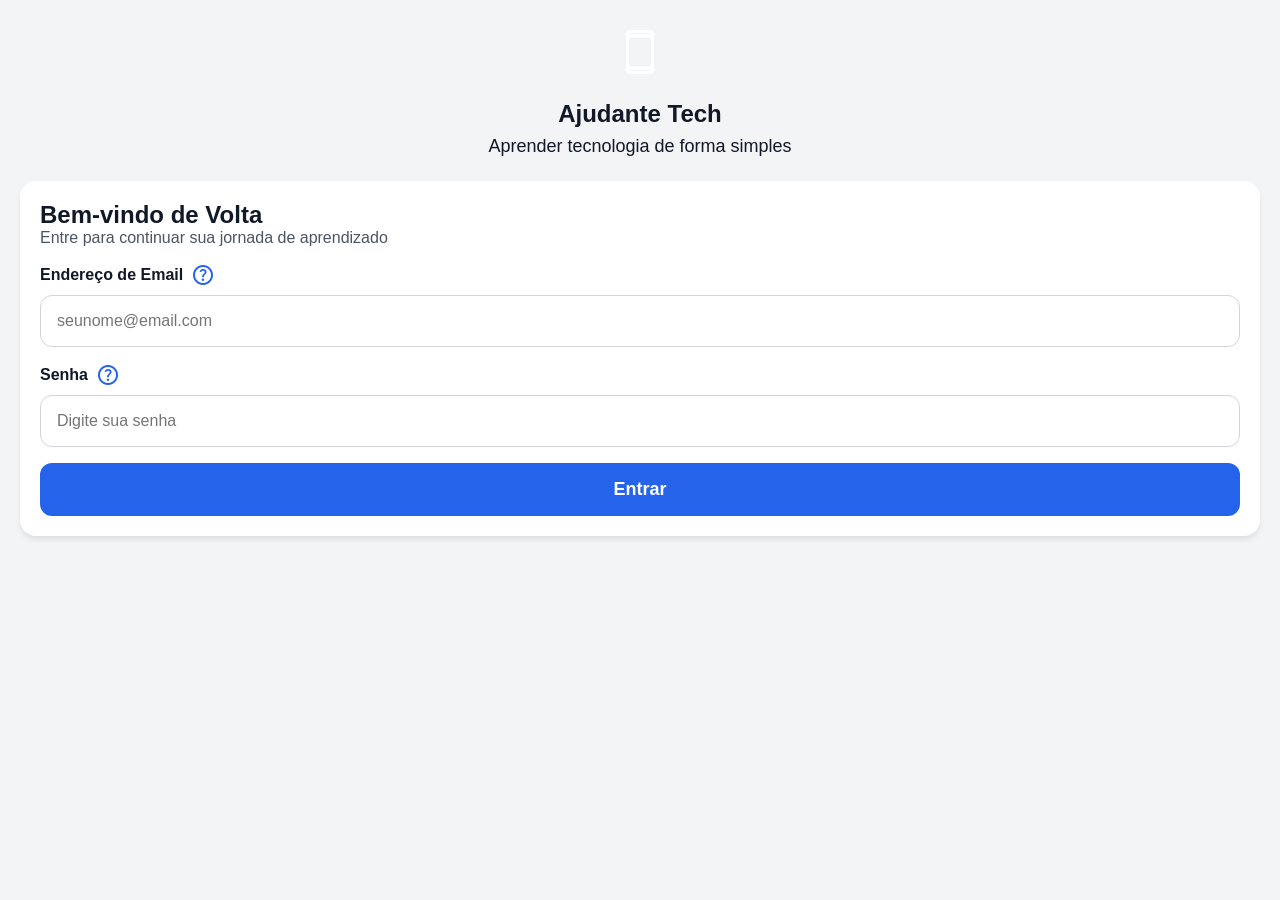
==== index.html @ c53cf39e "Adicionando validações com erro no login e na tela de golpes adicionando abas e botões para acessar " ====
<!doctype html>
<html lang="pt-br">
<head>
    <meta charset="UTF-8" />
    <meta name="viewport" content="width=device-width, initial-scale=1.0" />
    <title>Ajudante Tech - Alfabetização Digital</title>
    <link rel="stylesheet" href="style.css" />
    <link rel="stylesheet" href="simulacoes/css/youtube.css" />
    <link rel="stylesheet" href="simulacoes/css/email.css" />
    <link rel="stylesheet" href="simulacoes/css/telefone.css" />
    <link rel="stylesheet" href="simulacoes/css/instagram.css" />
    <link rel="stylesheet" href="simulacoes/css/uber.css" />
    <link rel="stylesheet" href="simulacoes/css/google.css" />
    <link href="https://fonts.googleapis.com/css2?family=Material+Symbols+Outlined:opsz,wght,FILL,GRAD@24,400,0,0" rel="stylesheet" />
</head>
<body>
<div id="login-view" class="view active screen-padding">
    <div class="text-center">
        <div class="icon-circle bg-primary text-white">
            <span class="material-symbols-outlined" style="font-size: 48px">smartphone</span>
        </div>
        <h1 class="title">Ajudante Tech</h1>
        <p class="subtitle mb-lg">Aprender tecnologia de forma simples</p>
    </div>

    <div class="card">
        <h2>Bem-vindo de Volta</h2>
        <p class="text-muted mb-md">Entre para continuar sua jornada de aprendizado</p>

        <div class="input-group">
            <label>Endereço de Email <span class="material-symbols-outlined help-icon" title="Seu endereço eletrônico, ex: nome@email.com">help</span></label>
            <input type="email" id="login-email" placeholder="seunome@email.com">
            <span id="email-error" class="error-msg hidden">Email inválido! Lembre-se de adicionar o @ e o final (ex: @gmail.com).</span>
        </div>

        <div class="input-group">
            <label>Senha <span class="material-symbols-outlined help-icon" title="Seu código secreto">help</span></label>
            <input type="password" id="login-password" placeholder="Digite sua senha">
            <span id="password-error" class="error-msg hidden">Senha inválida! É necessário ter no mínimo 6 dígitos.</span>
        </div>

        <button class="btn btn-primary w-full btn-large" onclick="app.login()">
            Entrar
        </button>
    </div>
</div>

<div id="app-view" class="view">

    <main id="tab-home" class="tab-content active screen-padding">
        <div class="header-main">
            <h2 class="title" style="margin: 0">Bem-vindo!</h2>
            <button class="btn-logout" onclick="app.logout()">
                <span class="material-symbols-outlined">logout</span> Sair
            </button>
        </div>
        <p class="text-muted mb-md">Escolha um dos caminhos abaixo para começar a aprender:</p>
        <div class="nav-guide-list">
            <div class="guide-item" onclick="app.switchTab('tab-tutoriais')">
                <div class="guide-content">
                    <span class="material-symbols-outlined icon-bg-green">apps</span>
                    <div class="guide-text">
                        <span class="guide-title">Aplicativos</span>
                        <span class="guide-subtitle">Aprenda a usar aplicativos como telefone, youtube e outros</span>
                    </div>
                </div>
                <span class="material-symbols-outlined arrow">chevron_right</span>
            </div>

            <div class="guide-item" onclick="app.switchTab('tab-glossario')">
                <div class="guide-content">
                    <span class="material-symbols-outlined icon-bg-blue">menu_book</span>
                    <div class="guide-text">
                        <span class="guide-title">Glossário Digital</span>
                        <span class="guide-subtitle">Entendendo símbolos e palavras que encontramos online</span>
                    </div>
                </div>
                <span class="material-symbols-outlined arrow">chevron_right</span>
            </div>

            <div class="guide-item" onclick="app.switchTab('tab-golpes')">
                <div class="guide-content">
                    <span class="material-symbols-outlined icon-bg-red">shield</span>
                    <div class="guide-text">
                        <span class="guide-title">Segurança e Golpes</span>
                        <span class="guide-subtitle">Dicas de como ficar seguro online</span>
                    </div>
                </div>
                <span class="material-symbols-outlined arrow">chevron_right</span>
            </div>
        </div>
        <div class="spacer-lg"></div>
        <div class="card bg-solid-blue text-white mt-lg">
            <h3>💡 Dica do dia!</h3>
            <p>Não tenha medo de explorar! Você não pode quebrar seu telefone tocando por aí. A maioria das ações pode ser desfeita com o botão voltar.</p>
        </div>
    </main>

    <main id="tab-tutoriais" class="tab-content screen-padding">
        <div class="header-main">
            <h2 class="title" style="margin: 0">Aplicativos</h2>
            <button class="btn-logout" onclick="app.logout()">
                <span class="material-symbols-outlined">logout</span> Sair
            </button>
        </div>
        <p class="text-muted mb-md">Escolha um aplicativo para aprender a usá-lo. Vamos guiá-lo em cada etapa!</p>
        <div id="tutoriais-list" class="flex-col gap-md"></div>
    </main>

    <div id="tutorial-detail-view" class="view-overlay hidden">
        <div class="detail-header" id="detail-header">
            <button class="btn-back" onclick="app.closeTutorial()">
                <span class="material-symbols-outlined">arrow_back</span> Voltar
            </button>
            <div class="detail-title-group">
                <div class="icon-circle bg-white" id="detail-icon"></div>
                <h1 id="detail-title">Nome do App</h1>
            </div>
        </div>
        <div class="screen-padding" id="detail-content">
            <button class="btn btn-primary w-full mt-md" onclick="app.startSimulation('sim-youtube-view')">
                <span class="material-symbols-outlined">play_arrow</span> Iniciar Simulação Prática
            </button>
        </div>
    </div>

    <main id="tab-glossario" class="tab-content screen-padding">
        <div class="header-main">
            <h2 class="title" style="margin: 0">Glossário Digital</h2>
            <button class="btn-logout" onclick="app.logout()">
                <span class="material-symbols-outlined">logout</span> Sair
            </button>
        </div>
        <p class="text-muted mb-md">Pesquise uma palavra ou escolha uma categoria para aprender.</p>

        <div class="search-container mb-lg">
            <span class="material-symbols-outlined search-icon">search</span>
            <input type="text" id="glossario-search" placeholder="Buscar símbolo ou palavra..." onkeyup="app.searchGlossario(this.value)" />
        </div>
        <div id="glossario-categories">
            <div class="nav-guide-list">
                <div class="guide-item" onclick="app.openGlossarioCategory('all')">
                    <div class="guide-content">
                        <span class="material-symbols-outlined icon-bg-blue">grid_view</span>
                        <div class="guide-text">
                            <span class="guide-title">Todos os Símbolos</span>
                            <span class="guide-subtitle">Dicionário completo de A a Z</span>
                        </div>
                    </div>
                    <span class="material-symbols-outlined arrow">chevron_right</span>
                </div>
                <div class="guide-item" onclick="app.openGlossarioCategory('basic')">
                    <div class="guide-content">
                        <span class="material-symbols-outlined icon-bg-green">power_settings_new</span>
                        <div class="guide-text">
                            <span class="guide-title">Parte 1: Básicos</span>
                            <span class="guide-subtitle">Símbolos do próprio celular</span>
                        </div>
                    </div>
                    <span class="material-symbols-outlined arrow">chevron_right</span>
                </div>
                <div class="guide-item" onclick="app.openGlossarioCategory('social')">
                    <div class="guide-content">
                        <span class="material-symbols-outlined icon-bg-red">thumb_up</span>
                        <div class="guide-text">
                            <span class="guide-title">Parte 2: Redes Sociais</span>
                            <span class="guide-subtitle">Curtir, compartilhar e perfis</span>
                        </div>
                    </div>
                    <span class="material-symbols-outlined arrow">chevron_right</span>
                </div>
            </div>
        </div>
        <div id="glossario-search-results" class="hidden flex-col gap-md"></div>
    </main>

    <div id="glossario-detail-view" class="view-overlay hidden">
        <div class="detail-header bg-solid-blue" id="glossario-detail-header">
            <button class="btn-back" onclick="app.closeGlossarioCategory()">
                <span class="material-symbols-outlined">arrow_back</span> Voltar
            </button>
            <h1 id="glossario-category-title" style="margin-top: 16px; font-size: 24px">Categoria</h1>
        </div>
        <div class="screen-padding" id="glossario-category-content"></div>
    </div>

    <main id="tab-golpes" class="tab-content screen-padding">
        <div class="header-main">
            <h2 class="title flex-center gap-sm" style="margin: 0">
                <span class="material-symbols-outlined text-danger">warning</span> Prevenção a Golpes
            </h2>
            <button class="btn-logout" onclick="app.logout()">
                <span class="material-symbols-outlined">logout</span> Sair
            </button>
        </div>
        <p class="text-muted mb-md">Selecione um aplicativo para aprender sobre os golpes mais comuns e como se proteger.</p>

        <div class="alert bg-danger-light text-danger-dark mb-md">
            <strong>Lembre-se:</strong> Organizações legítimas nunca pedirão senhas, PINs ou pagamento via cartão de presente.
        </div>

        <div id="golpes-grid" class="grid-2"></div>
    </main>

    <div id="golpe-detail-view" class="view-overlay hidden">
        <div class="detail-header" id="golpe-header">
            <button class="btn-back" onclick="app.closeGolpe()"><span class="material-symbols-outlined">arrow_back</span> Voltar</button>
            <div class="detail-title-group">
                <div class="icon-circle bg-white" id="golpe-icon"></div>
                <h1 id="golpe-title">Golpes no App</h1>
            </div>
        </div>
        <div class="screen-padding" id="golpe-content"></div>
    </div>

    <nav class="bottom-nav">
        <button onclick="app.switchTab('tab-home', this)" class="nav-item active">
            <span class="material-symbols-outlined">grid_view</span>
            <span>Início</span>
        </button>
        <button onclick="app.switchTab('tab-tutoriais', this)" class="nav-item">
            <span class="material-symbols-outlined">apps</span>
            <span>Apps</span>
        </button>
        <button onclick="app.switchTab('tab-glossario', this)" class="nav-item">
            <span class="material-symbols-outlined">menu_book</span>
            <span>Glossário</span>
        </button>
        <button onclick="app.switchTab('tab-golpes', this)" class="nav-item">
            <span class="material-symbols-outlined">security</span>
            <span>Golpes</span>
        </button>
    </nav>
</div>

<div id="splash-screen-view" class="view-overlay hidden" style="display: flex; flex-direction: column; align-items: center; justify-content: center; background-color: #ffffff; z-index: 250;">
    <span id="splash-icon" class="material-symbols-outlined" style="font-size: 80px"></span>
    <h1 id="splash-name" style="margin-top: 16px; font-size: 32px"></h1>
</div>
<div id="simulation-container"></div>
<script type="module" src="script.js"></script>
</body>
</html>
---- style.css ----
:root {
  /* Cores Base */
  --background: #f3f4f6;
  --surface: #ffffff;
  --text-main: #111827;
  --text-muted: #4b5563;

  /* Cores Temáticas do App */
  --primary: #2563eb;
  --primary-dark: #1d4ed8;
  --danger: #ef4444;
  --danger-light: #fef2f2;
  --danger-dark: #991b1b;
  --success: #22c55e;

  /* Cores dos Ícones (Figma/React) */
  --color-phone: #22c55e;
  --color-msg: #3b82f6;
  --color-email: #ef4444;
  --color-youtube: #dc2626;
  --color-uber: #000000;
  --color-browser: #eab308;

  /* Espaçamentos e Tamanhos */
  --radius-lg: 16px;
  --radius-md: 12px;
  --nav-height: 70px;
}

* {
  box-sizing: border-box;
  margin: 0;
  padding: 0;
  font-family:
    -apple-system, BlinkMacSystemFont, "Segoe UI", Roboto, sans-serif;
}

body {
  background-color: var(--background);
  color: var(--text-main);
  font-size: 16px;
}

/* Sistema de Views (SPA) */
.view {
  display: none;
  min-height: 100vh;
  padding-bottom: var(--nav-height);
}
.view.active {
  display: block;
}
.tab-content {
  display: none;
}
.tab-content.active {
  display: block;
}
.hidden {
  display: none !important;
}

/* Utilitários */
.screen-padding {
  padding: 20px;
}
.text-center {
  text-align: center;
}
.text-muted {
  color: var(--text-muted);
}
.text-danger {
  color: var(--danger);
}
.mb-md {
  margin-bottom: 16px;
}
.mb-lg {
  margin-bottom: 24px;
}
.mt-md {
  margin-top: 16px;
}
.w-full {
  width: 100%;
}
.flex-center {
  display: flex;
  align-items: center;
}
.flex-col {
  display: flex;
  flex-direction: column;
}
.gap-sm {
  gap: 8px;
}
.gap-md {
  gap: 16px;
}

/* Tipografia */
.title {
  font-size: 24px;
  font-weight: 700;
  margin-bottom: 8px;
}
.subtitle {
  font-size: 18px;
}

/* Componentes */
.header-main {
  display: flex;
  justify-content: space-between;
  align-items: center;
  padding-bottom: 16px;
  margin-bottom: 16px;
  border-bottom: 1px solid #e5e7eb;
  width: 100%;
}

.nav-guide-list {
  display: flex;
  flex-direction: column;
  gap: 16px;
}

.guide-item {
  display: flex;
  align-items: center;
  justify-content: space-between;
  background: white;
  padding: 20px;
  border-radius: 16px;
  box-shadow: 0 4px 6px rgba(0, 0, 0, 0.05);
  cursor: pointer;
  transition: transform 0.1s ease;
}

.guide-item:active {
  transform: scale(0.98);
  background: #f8f9fa;
}

.guide-content {
  display: flex;
  align-items: center;
  gap: 16px;
}

.guide-text {
  display: flex;
  flex-direction: column;
}

.guide-title {
  font-size: 1.2rem;
  font-weight: 700;
  color: #333;
}

.guide-subtitle {
  font-size: 0.9rem;
  color: #666;
}

.guide-item .arrow {
  color: #ccc;
  font-size: 32px;
}

.icon-bg-green {
  color: #2ecc71;
  font-size: 32px;
}
.icon-bg-blue {
  color: #3498db;
  font-size: 32px;
}
.icon-bg-red {
  color: #e74c3c;
  font-size: 32px;
}

.card {
  background: var(--surface);
  border-radius: var(--radius-lg);
  padding: 20px;
  box-shadow: 0 4px 6px -1px rgba(0, 0, 0, 0.1);
}

.card-interactive {
  cursor: pointer;
  transition: transform 0.2s;
}

.card-interactive:active {
  transform: scale(0.98);
}

.grid-2 {
  display: grid;
  grid-template-columns: 1fr 1fr;
  gap: 16px;
}

.search-container {
  position: relative;
  display: flex;
  align-items: center;
}

.search-icon {
  position: absolute;
  left: 16px;
  color: #9ca3af;
  font-size: 28px;
}

#glossario-search {
  width: 100%;
  padding: 18px 16px 18px 56px;
  border: 2px solid #e5e7eb;
  border-radius: var(--radius-lg);
  font-size: 16px;
  outline: none;
  background-color: white;
  transition:
    border-color 0.2s,
    box-shadow 0.2s;
}

#glossario-search:focus {
  border-color: var(--primary);
  box-shadow: 0 0 0 4px rgba(37, 99, 235, 0.1);
}

.icon-circle {
  width: 64px;
  height: 64px;
  border-radius: 20px;
  display: flex;
  align-items: center;
  justify-content: center;
  margin: 0 auto 16px auto;
}
.icon-circle span {
  color: white;
  font-size: 32px;
}

/* Formulários */
.input-group {
  margin-bottom: 16px;
  display: flex;
  flex-direction: column;
  gap: 8px;
}
.input-group label {
  font-weight: 600;
  display: flex;
  align-items: center;
  gap: 8px;
}
.input-group input {
  padding: 16px;
  border: 1px solid #d1d5db;
  border-radius: var(--radius-md);
  font-size: 16px;
}
.help-icon {
  color: var(--primary);
  font-size: 20px;
  cursor: help;
}

/* Botões */
.btn {
  border: none;
  border-radius: var(--radius-md);
  font-weight: 600;
  cursor: pointer;
  display: flex;
  align-items: center;
  justify-content: center;
  gap: 8px;
}
.btn-large {
  padding: 16px;
  font-size: 18px;
}
.btn-primary {
  background: var(--primary);
  color: white;
}
.btn-primary:active {
  background: var(--primary-dark);
}
.btn-back {
  background: transparent;
  color: white;
  border: none;
  font-size: 16px;
  display: flex;
  align-items: center;
  gap: 4px;
  padding: 10px 0;
}

.btn-logout {
  display: flex;
  align-items: center;
  gap: 8px;
  padding: 8px 16px;
  background-color: transparent;
  border: 1px solid #d1d5db;
  border-radius: var(--radius-md);
  color: var(--text-main);
  font-size: 16px;
  font-weight: 500;
  cursor: pointer;
  transition: background-color 0.2s;
}

.btn-logout:active {
  background-color: #f3f4f6;
}

.btn-logout .material-symbols-outlined {
  font-size: 20px;
}

/* Alertas e Badges */
.alert {
  padding: 16px;
  border-radius: var(--radius-md);
  font-size: 15px;
  line-height: 1.5;
}
.bg-danger-light {
  background-color: var(--danger-light);
  border: 1px solid #fecaca;
}
.text-danger-dark {
  color: var(--danger-dark);
}
.bg-solid-blue {
  background: #2563eb;
}
.old-tech-badge {
  background: #eff6ff;
  color: #1d4ed8;
  padding: 8px 12px;
  border-radius: 8px;
  font-size: 14px;
  font-style: italic;
  margin-top: 8px;
  display: inline-block;
}

/* Tela de Detalhe de Tutorial */
.view-overlay {
  position: fixed;
  top: 0;
  left: 0;
  width: 100%;
  height: 100%;
  background: var(--background);
  z-index: 100;
  overflow-y: auto;
}
.detail-header {
  padding: 20px;
  color: white;
}
.detail-title-group {
  display: flex;
  align-items: center;
  gap: 16px;
  margin-top: 20px;
}
.detail-title-group .icon-circle {
  margin: 0;
  width: 48px;
  height: 48px;
}

/* Navegação Inferior */
.spacer-lg {
  height: 18px;
}

.bottom-nav {
  display: flex;
  justify-content: space-around;
  align-items: center;
  background: white;
  border-top: 1px solid #eee;
  padding: 10px 0;
  position: fixed;
  bottom: 0;
  width: 100%;
}

.nav-item {
  flex: 1;
  display: flex;
  flex-direction: column;
  align-items: center;
  border: none;
  background: none;
  color: #7f8c8d;
  font-size: 0.75rem;
  cursor: pointer;
}

.nav-item.active {
  color: #3498db;
}

.nav-item span.material-symbols-outlined {
  font-size: 24px;
  margin-bottom: 4px;
}

.error-msg {
    color: var(--danger);
    font-size: 14px;
    font-weight: 500;
    margin-top: -4px;
}

.error-msg.hidden {
    display: none !important;
}

.input-error {
    border-color: var(--danger) !important;
    background-color: var(--danger-light) !important;
}
---- simulacoes/css/youtube.css ----
.yt-theme {
  background-color: #ffffff;
  color: #0f0f0f;
  z-index: 200;
  display: flex;
  flex-direction: column;
  overflow: hidden !important;
}

.sim-coach-lou {
  background-color: var(--primary);
  color: white;
  padding: 16px;
  display: flex;
  justify-content: space-between;
  align-items: center;
  font-size: 16px;
  box-shadow: 0 4px 6px rgba(0, 0, 0, 0.3);
}

.btn-close-sim {
  background: rgba(255, 255, 255, 0.2);
  border: none;
  color: white;
  padding: 8px 12px;
  border-radius: 8px;
  display: flex;
  align-items: center;
  gap: 4px;
  cursor: pointer;
}

.yt-header {
  display: flex;
  justify-content: space-between;
  padding: 12px 16px;
  align-items: center;
}

.yt-logo {
  display: flex;
  align-items: center;
  gap: 4px;
  font-size: 20px;
  font-weight: 700;
  letter-spacing: -0.5px;
}

.yt-icon-red {
  color: #ff0000;
  font-size: 28px;
}

.yt-header-icons {
  display: flex;
  gap: 16px;
}

.yt-chips-container {
  display: flex;
  gap: 12px;
  padding: 8px 16px;
  overflow-x: auto;
  border-bottom: 1px solid #e5e5e5;
}

.yt-chip {
  background-color: #f2f2f2;
  color: #0f0f0f;
  padding: 6px 12px;
  border-radius: 8px;
  font-size: 14px;
  white-space: nowrap;
}

.yt-chip.active {
  background-color: #0f0f0f;
  color: #ffffff;
}

.yt-feed {
  flex: 1;
  overflow-y: auto;
  padding-bottom: 70px;
}

.yt-video-card {
  margin-bottom: 24px;
  cursor: pointer;
}

.yt-thumbnail {
  background-color: #e5e5e5;
  height: 220px;
  width: 100%;
  position: relative;
}

.yt-duration {
  position: absolute;
  bottom: 8px;
  right: 8px;
  background-color: rgba(0, 0, 0, 0.8);
  color: #ffffff;
  padding: 2px 4px;
  border-radius: 4px;
  font-size: 12px;
  font-weight: 500;
}

.yt-video-info {
  display: flex;
  padding: 12px 16px;
  gap: 12px;
}

.yt-avatar {
  width: 36px;
  height: 36px;
  border-radius: 50%;
  background-color: #8b5cf6;
  flex-shrink: 0;
}

.yt-avatar-small {
  width: 24px;
  height: 24px;
  border-radius: 50%;
  background-color: #8b5cf6;
  margin-bottom: 4px;
}

.yt-video-text {
  flex: 1;
}

.yt-video-title {
  font-size: 16px;
  margin-bottom: 4px;
  line-height: 1.4;
}

.yt-video-meta {
  font-size: 12px;
  color: #606060;
}

.yt-more-icon {
  color: #0f0f0f;
  font-size: 20px;
}

.yt-shorts-shelf {
  margin-bottom: 24px;
  padding: 0 16px;
}

.yt-shorts-header {
  display: flex;
  justify-content: space-between;
  align-items: center;
  margin-bottom: 16px;
}

.yt-shorts-title-group {
  display: flex;
  align-items: center;
  gap: 8px;
}

.yt-shorts-title {
  font-size: 18px;
  font-weight: 700;
  color: #0f0f0f;
}

.yt-shorts-grid {
  display: grid;
  grid-template-columns: 1fr 1fr;
  gap: 12px;
  margin-bottom: 36px;
}

.yt-short-card {
  position: relative;
  height: 260px;
  border-radius: 12px;
  overflow: hidden;
  cursor: pointer;
  display: flex;
  flex-direction: column;
  justify-content: flex-end;
}

.yt-short-bg {
  position: absolute;
  top: 0;
  left: 0;
  width: 100%;
  height: 100%;
  z-index: 1;
}

.yt-short-info {
  position: relative;
  z-index: 2;
  padding: 12px;
  background: linear-gradient(
    to top,
    rgba(0, 0, 0, 0.9) 0%,
    rgba(0, 0, 0, 0) 100%
  );
}

.yt-short-text {
  color: #ffffff;
  font-size: 14px;
  font-weight: 600;
  line-height: 1.3;
  display: -webkit-box;
  -webkit-line-clamp: 3;
  -webkit-box-orient: vertical;
  overflow: hidden;
}

.yt-short-more {
  position: absolute;
  top: 8px;
  right: 8px;
  color: #ffffff;
  z-index: 2;
  font-size: 20px;
}

.yt-bottom-nav {
  display: flex;
  justify-content: space-around;
  background-color: #ffffff;
  border-top: 1px solid #e5e5e5;
  padding: 8px 0 16px 0;
  position: absolute;
  bottom: 0;
  left: 0;
  width: 100%;
  z-index: 10;
  transition: transform 0.3s ease-in-out;
}

.yt-bottom-nav.nav-hidden {
  transform: translateY(100%);
}

.yt-nav-item {
  display: flex;
  flex-direction: column;
  align-items: center;
  font-size: 10px;
  color: #0f0f0f;
  gap: 4px;
  cursor: pointer;
}

.yt-nav-item.active {
  font-weight: bold;
}

.yt-video-placeholder {
  width: 100%;
  aspect-ratio: 16 / 9;
  background-color: #000;
  display: flex;
  align-items: center;
  justify-content: center;
  position: relative;
}

.yt-play-big {
  color: white;
  font-size: 64px !important;
  opacity: 0.8;
}

.yt-back-btn {
  position: absolute;
  top: 10px;
  left: 10px;
  background: transparent;
  border: none;
  color: white;
  cursor: pointer;
}

.yt-video-details {
  padding: 12px;
}

.yt-v-title {
  font-size: 18px;
  font-weight: bold;
  margin-bottom: 4px;
  line-height: 1.2;
}

.yt-v-meta {
  font-size: 13px;
  color: #606060;
  margin-bottom: 12px;
}

.yt-v-actions {
  display: flex;
  gap: 8px;
  overflow-x: auto;
  margin-bottom: 16px;
  padding-bottom: 4px;
}

.yt-v-pill {
  background-color: #f2f2f2;
  padding: 8px 12px;
  border-radius: 20px;
  display: flex;
  align-items: center;
  gap: 6px;
  font-size: 13px;
  white-space: nowrap;
  font-weight: 500;
}

.yt-divider {
  color: #ccc;
  margin: 0 4px;
}

.yt-v-channel {
  display: flex;
  justify-content: space-between;
  align-items: center;
  margin-bottom: 16px;
  padding: 12px 0;
  border-top: 1px solid #eee;
  border-bottom: 1px solid #eee;
}

.yt-v-channel-name {
  font-weight: bold;
  font-size: 15px;
  display: flex;
  align-items: center;
  gap: 4px;
}

.yt-v-subs {
  font-size: 12px;
  color: #606060;
}

.yt-subscribe-btn {
  background-color: #0f0f0f;
  color: white;
  border: none;
  padding: 8px 16px;
  border-radius: 20px;
  font-weight: 500;
}

.yt-v-comments {
  background-color: #f2f2f2;
  border-radius: 12px;
  padding: 12px;
}

.flex-between {
  display: flex;
  justify-content: space-between;
  font-size: 13px;
  font-weight: 500;
  margin-bottom: 8px;
}

.yt-comment-preview {
  display: flex;
  gap: 10px;
  align-items: center;
}

.yt-comment-preview p {
  font-size: 12px;
  color: #0f0f0f;
  line-height: 1.3;
}

.yt-search-header {
  display: flex;
  align-items: center;
  padding: 8px 12px;
  gap: 12px;
  border-bottom: 1px solid #eee;
}

.yt-search-back,
.yt-search-mic {
  background: transparent;
  border: none;
  color: #0f0f0f;
  display: flex;
  align-items: center;
}

.yt-search-input-box {
  flex: 1;
  background-color: #f2f2f2;
  padding: 8px 16px;
  border-radius: 20px;
}

.yt-search-input-box input {
  width: 100%;
  border: none;
  background: transparent;
  font-size: 16px;
  outline: none;
}

.yt-search-suggestions {
  padding-top: 8px;
}

.yt-search-item {
  display: flex;
  align-items: center;
  padding: 12px 16px;
  gap: 16px;
  cursor: pointer;
}

.yt-search-item span:nth-child(2) {
  flex: 1;
  font-size: 16px;
  color: #0f0f0f;
}

.yt-history-icon {
  color: #606060;
}

.yt-arrow-up-left {
  color: #909090;
  font-size: 20px !important;
}
---- simulacoes/css/google.css ----
.g-theme {
  background-color: #f8f9fa;
  color: #202124;
}

.g-content {
  display: flex;
  flex-direction: column;
  align-items: center;
  padding: 40px 20px;
  flex: 1;
  overflow-y: auto;
}

.g-logo {
  font-size: 48px;
  font-weight: bold;
  margin-bottom: 30px;
  font-family: "Product Sans", Arial, sans-serif;
}

.g-search-bar {
  width: 100%;
  max-width: 500px;
  background: white;
  border: 1px solid #dfe1e5;
  box-shadow: 0 2px 5px rgba(0, 0, 0, 0.1);
  height: 48px;
  border-radius: 24px;
  display: flex;
  align-items: center;
  padding: 0 16px;
  gap: 12px;
  margin-bottom: 30px;
}

.g-search-bar input {
  flex: 1;
  border: none;
  outline: none;
  font-size: 16px;
}

.g-mic {
  color: #5f6368;
  cursor: pointer;
}

/* Notícias abaixo da busca */
.g-feed {
  width: 100%;
}

.g-news-card {
  background: white;
  border-radius: 12px;
  margin-bottom: 16px;
  overflow: hidden;
  box-shadow: 0 1px 3px rgba(0, 0, 0, 0.1);
}

.g-news-img {
  width: 100%;
  height: 180px;
}

.g-news-info {
  padding: 12px;
}

.g-news-info h3 {
  font-size: 16px;
  line-height: 1.4;
  margin-bottom: 4px;
}

.g-news-info p {
  font-size: 12px;
  color: #70757a;
}

.g-bottom-nav {
  display: flex;
  justify-content: space-around;
  background: white;
  padding: 10px 0;
  border-top: 1px solid #eee;
}

.g-nav-item {
  display: flex;
  flex-direction: column;
  align-items: center;
  font-size: 12px;
  color: #5f6368;
}

.g-nav-item.active {
  color: #1a73e8;
}

.g-compact-header {
  display: flex;
  align-items: center;
  padding: 12px 16px;
  gap: 16px;
  background-color: white;
}

.g-compact-search {
  flex: 1;
  display: flex;
  align-items: center;
  background-color: #f1f3f4;
  padding: 8px 16px;
  border-radius: 24px;
  gap: 12px;
}

.g-tabs {
  display: flex;
  overflow-x: auto;
  background-color: white;
  border-bottom: 1px solid #eee;
  padding: 0 16px;
  gap: 20px;
}

.g-tabs::-webkit-scrollbar {
  display: none;
}

.g-tab {
  padding: 12px 0;
  font-size: 14px;
  color: #5f6368;
  white-space: nowrap;
  cursor: pointer;
}

.g-tab.active {
  color: #1a73e8;
  border-bottom: 3px solid #1a73e8;
  font-weight: 500;
}

.g-results-list {
  background-color: #f8f9fa;
}

.g-result-item {
  background-color: white;
  padding: 16px;
  margin-bottom: 8px;
  cursor: pointer;
}

.g-result-cite {
  display: flex;
  align-items: center;
  gap: 6px;
  font-size: 12px;
  color: #202124;
  margin-bottom: 8px;
}

.g-result-title {
  font-size: 20px;
  color: #1a0dab;
  font-weight: 500;
  margin-bottom: 6px;
  line-height: 1.3;
}

.g-result-snippet {
  font-size: 14px;
  color: #4d5156;
  line-height: 1.5;
}

.g-images-grid {
  display: grid;
  grid-template-columns: 1fr 1fr;
  gap: 8px;
  background-color: white;
}

.g-image-card {
  border-radius: 12px;
  cursor: pointer;
  box-shadow: 0 1px 3px rgba(0, 0, 0, 0.2);
}
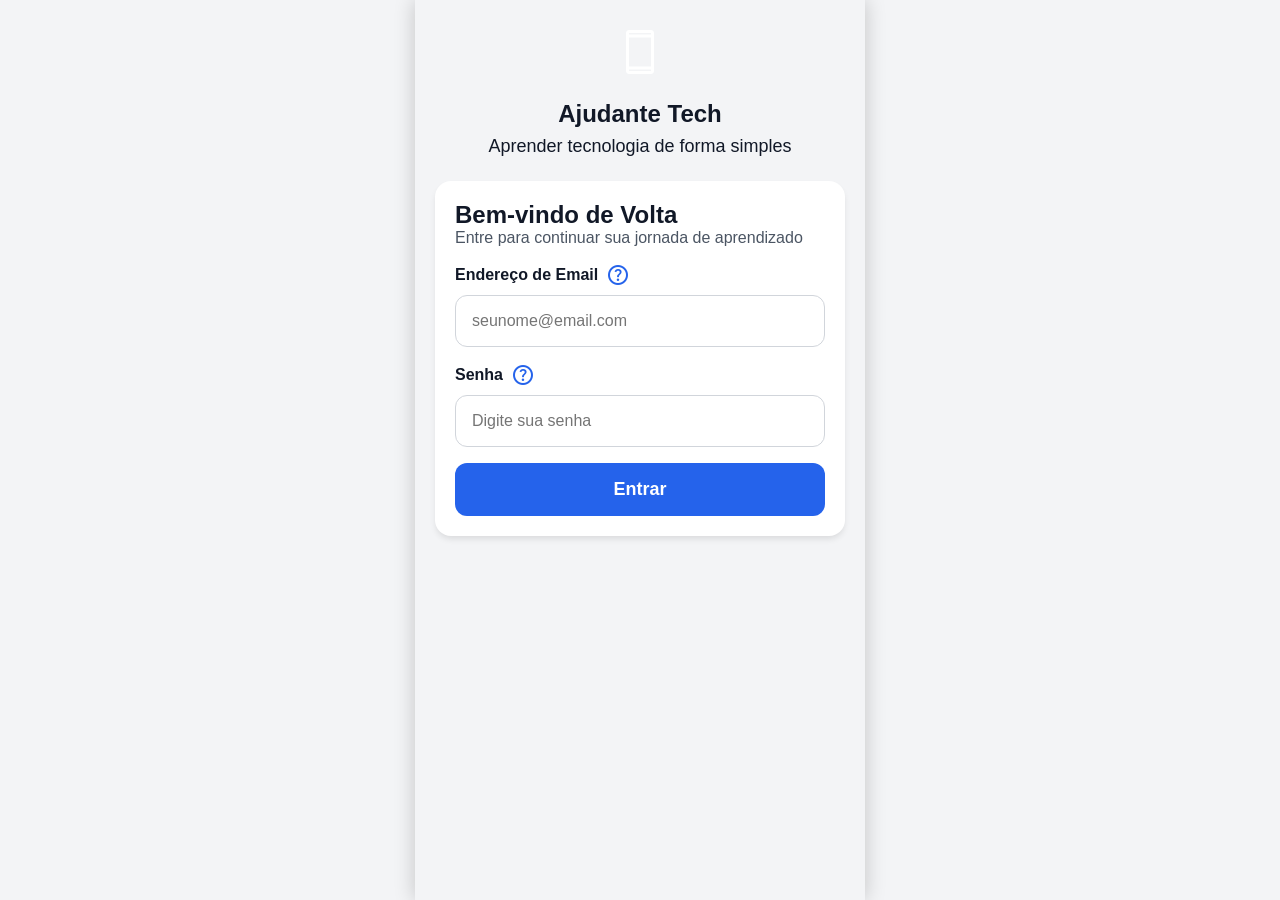
==== commit e7f313b9: "with the man who sold the world" ====
--- a/index.html
+++ b/index.html
@@ -1,6 +1,6 @@
 <!doctype html>
 <html lang="pt-br">
-<head>
+  <head>
     <meta charset="UTF-8" />
     <meta name="viewport" content="width=device-width, initial-scale=1.0" />
     <title>Ajudante Tech - Alfabetização Digital</title>
@@ -11,233 +11,343 @@
     <link rel="stylesheet" href="simulacoes/css/instagram.css" />
     <link rel="stylesheet" href="simulacoes/css/uber.css" />
     <link rel="stylesheet" href="simulacoes/css/google.css" />
-    <link href="https://fonts.googleapis.com/css2?family=Material+Symbols+Outlined:opsz,wght,FILL,GRAD@24,400,0,0" rel="stylesheet" />
-</head>
-<body>
-<div id="login-view" class="view active screen-padding">
-    <div class="text-center">
+    <link
+      href="https://fonts.googleapis.com/css2?family=Material+Symbols+Outlined:opsz,wght,FILL,GRAD@24,400,0,0"
+      rel="stylesheet"
+    />
+  </head>
+  <body>
+    <div id="login-view" class="view active screen-padding">
+      <div class="text-center">
         <div class="icon-circle bg-primary text-white">
-            <span class="material-symbols-outlined" style="font-size: 48px">smartphone</span>
+          <span class="material-symbols-outlined" style="font-size: 48px"
+            >smartphone</span
+          >
         </div>
         <h1 class="title">Ajudante Tech</h1>
         <p class="subtitle mb-lg">Aprender tecnologia de forma simples</p>
+      </div>
+
+      <div class="card">
+        <h2>Bem-vindo de Volta</h2>
+        <p class="text-muted mb-md">
+          Entre para continuar sua jornada de aprendizado
+        </p>
+
+        <div class="input-group">
+          <label
+            >Endereço de Email
+            <span
+              class="material-symbols-outlined help-icon"
+              title="Seu endereço eletrônico, ex: nome@email.com"
+              >help</span
+            ></label
+          >
+          <input
+            type="email"
+            id="login-email"
+            placeholder="seunome@email.com"
+          />
+          <span id="email-error" class="error-msg hidden"
+            >Email inválido! Lembre-se de adicionar o @ e o final (ex:
+            @gmail.com).</span
+          >
+        </div>
+
+        <div class="input-group">
+          <label
+            >Senha
+            <span
+              class="material-symbols-outlined help-icon"
+              title="Seu código secreto"
+              >help</span
+            ></label
+          >
+          <input
+            type="password"
+            id="login-password"
+            placeholder="Digite sua senha"
+          />
+          <span id="password-error" class="error-msg hidden"
+            >Senha inválida! É necessário ter no mínimo 6 dígitos.</span
+          >
+        </div>
+
+        <button class="btn btn-primary w-full btn-large" onclick="app.login()">
+          Entrar
+        </button>
+      </div>
     </div>
 
-    <div class="card">
-        <h2>Bem-vindo de Volta</h2>
-        <p class="text-muted mb-md">Entre para continuar sua jornada de aprendizado</p>
-
-        <div class="input-group">
-            <label>Endereço de Email <span class="material-symbols-outlined help-icon" title="Seu endereço eletrônico, ex: nome@email.com">help</span></label>
-            <input type="email" id="login-email" placeholder="seunome@email.com">
-            <span id="email-error" class="error-msg hidden">Email inválido! Lembre-se de adicionar o @ e o final (ex: @gmail.com).</span>
-        </div>
-
-        <div class="input-group">
-            <label>Senha <span class="material-symbols-outlined help-icon" title="Seu código secreto">help</span></label>
-            <input type="password" id="login-password" placeholder="Digite sua senha">
-            <span id="password-error" class="error-msg hidden">Senha inválida! É necessário ter no mínimo 6 dígitos.</span>
-        </div>
-
-        <button class="btn btn-primary w-full btn-large" onclick="app.login()">
-            Entrar
-        </button>
-    </div>
-</div>
-
-<div id="app-view" class="view">
-
-    <main id="tab-home" class="tab-content active screen-padding">
+    <div id="app-view" class="view">
+      <main id="tab-home" class="tab-content active screen-padding">
         <div class="header-main">
-            <h2 class="title" style="margin: 0">Bem-vindo!</h2>
-            <button class="btn-logout" onclick="app.logout()">
-                <span class="material-symbols-outlined">logout</span> Sair
-            </button>
-        </div>
-        <p class="text-muted mb-md">Escolha um dos caminhos abaixo para começar a aprender:</p>
+          <h2 class="title" style="margin: 0">Bem-vindo!</h2>
+          <button class="btn-logout" onclick="app.logout()">
+            <span class="material-symbols-outlined">logout</span> Sair
+          </button>
+        </div>
+        <p class="text-muted mb-md">
+          Escolha um dos caminhos abaixo para começar a aprender:
+        </p>
         <div class="nav-guide-list">
-            <div class="guide-item" onclick="app.switchTab('tab-tutoriais')">
-                <div class="guide-content">
-                    <span class="material-symbols-outlined icon-bg-green">apps</span>
-                    <div class="guide-text">
-                        <span class="guide-title">Aplicativos</span>
-                        <span class="guide-subtitle">Aprenda a usar aplicativos como telefone, youtube e outros</span>
-                    </div>
-                </div>
-                <span class="material-symbols-outlined arrow">chevron_right</span>
-            </div>
-
-            <div class="guide-item" onclick="app.switchTab('tab-glossario')">
-                <div class="guide-content">
-                    <span class="material-symbols-outlined icon-bg-blue">menu_book</span>
-                    <div class="guide-text">
-                        <span class="guide-title">Glossário Digital</span>
-                        <span class="guide-subtitle">Entendendo símbolos e palavras que encontramos online</span>
-                    </div>
-                </div>
-                <span class="material-symbols-outlined arrow">chevron_right</span>
-            </div>
-
-            <div class="guide-item" onclick="app.switchTab('tab-golpes')">
-                <div class="guide-content">
-                    <span class="material-symbols-outlined icon-bg-red">shield</span>
-                    <div class="guide-text">
-                        <span class="guide-title">Segurança e Golpes</span>
-                        <span class="guide-subtitle">Dicas de como ficar seguro online</span>
-                    </div>
-                </div>
-                <span class="material-symbols-outlined arrow">chevron_right</span>
-            </div>
+          <div class="guide-item" onclick="app.switchTab('tab-tutoriais')">
+            <div class="guide-content">
+              <span class="material-symbols-outlined icon-bg-green">apps</span>
+              <div class="guide-text">
+                <span class="guide-title">Aplicativos</span>
+                <span class="guide-subtitle"
+                  >Aprenda a usar aplicativos como telefone, youtube e
+                  outros</span
+                >
+              </div>
+            </div>
+            <span class="material-symbols-outlined arrow">chevron_right</span>
+          </div>
+
+          <div class="guide-item" onclick="app.switchTab('tab-glossario')">
+            <div class="guide-content">
+              <span class="material-symbols-outlined icon-bg-blue"
+                >menu_book</span
+              >
+              <div class="guide-text">
+                <span class="guide-title">Glossário Digital</span>
+                <span class="guide-subtitle"
+                  >Entendendo símbolos e palavras que encontramos online</span
+                >
+              </div>
+            </div>
+            <span class="material-symbols-outlined arrow">chevron_right</span>
+          </div>
+
+          <div class="guide-item" onclick="app.switchTab('tab-golpes')">
+            <div class="guide-content">
+              <span class="material-symbols-outlined icon-bg-red">shield</span>
+              <div class="guide-text">
+                <span class="guide-title">Segurança e Golpes</span>
+                <span class="guide-subtitle"
+                  >Dicas de como ficar seguro online</span
+                >
+              </div>
+            </div>
+            <span class="material-symbols-outlined arrow">chevron_right</span>
+          </div>
         </div>
         <div class="spacer-lg"></div>
         <div class="card bg-solid-blue text-white mt-lg">
-            <h3>💡 Dica do dia!</h3>
-            <p>Não tenha medo de explorar! Você não pode quebrar seu telefone tocando por aí. A maioria das ações pode ser desfeita com o botão voltar.</p>
-        </div>
-    </main>
-
-    <main id="tab-tutoriais" class="tab-content screen-padding">
+          <h3>💡 Dica do dia!</h3>
+          <p>
+            Não tenha medo de explorar! Você não pode quebrar seu telefone
+            tocando por aí. A maioria das ações pode ser desfeita com o botão
+            voltar.
+          </p>
+        </div>
+      </main>
+
+      <main id="tab-tutoriais" class="tab-content screen-padding">
         <div class="header-main">
-            <h2 class="title" style="margin: 0">Aplicativos</h2>
-            <button class="btn-logout" onclick="app.logout()">
-                <span class="material-symbols-outlined">logout</span> Sair
-            </button>
-        </div>
-        <p class="text-muted mb-md">Escolha um aplicativo para aprender a usá-lo. Vamos guiá-lo em cada etapa!</p>
+          <h2 class="title" style="margin: 0">Aplicativos</h2>
+          <button class="btn-logout" onclick="app.logout()">
+            <span class="material-symbols-outlined">logout</span> Sair
+          </button>
+        </div>
+        <p class="text-muted mb-md">
+          Escolha um aplicativo para aprender a usá-lo. Vamos guiá-lo em cada
+          etapa!
+        </p>
         <div id="tutoriais-list" class="flex-col gap-md"></div>
-    </main>
-
-    <div id="tutorial-detail-view" class="view-overlay hidden">
+      </main>
+
+      <div id="tutorial-detail-view" class="view-overlay hidden">
         <div class="detail-header" id="detail-header">
-            <button class="btn-back" onclick="app.closeTutorial()">
-                <span class="material-symbols-outlined">arrow_back</span> Voltar
-            </button>
-            <div class="detail-title-group">
-                <div class="icon-circle bg-white" id="detail-icon"></div>
-                <h1 id="detail-title">Nome do App</h1>
-            </div>
+          <button class="btn-back" onclick="app.closeTutorial()">
+            <span class="material-symbols-outlined">arrow_back</span> Voltar
+          </button>
+          <div class="detail-title-group">
+            <div class="icon-circle bg-white" id="detail-icon"></div>
+            <h1 id="detail-title">Nome do App</h1>
+          </div>
         </div>
         <div class="screen-padding" id="detail-content">
-            <button class="btn btn-primary w-full mt-md" onclick="app.startSimulation('sim-youtube-view')">
-                <span class="material-symbols-outlined">play_arrow</span> Iniciar Simulação Prática
-            </button>
-        </div>
+          <button
+            class="btn btn-primary w-full mt-md"
+            onclick="app.startSimulation('sim-youtube-view')"
+          >
+            <span class="material-symbols-outlined">play_arrow</span> Iniciar
+            Simulação Prática
+          </button>
+        </div>
+      </div>
+
+      <main id="tab-glossario" class="tab-content screen-padding">
+        <div class="header-main">
+          <h2 class="title" style="margin: 0">Glossário Digital</h2>
+          <button class="btn-logout" onclick="app.logout()">
+            <span class="material-symbols-outlined">logout</span> Sair
+          </button>
+        </div>
+        <p class="text-muted mb-md">
+          Pesquise uma palavra ou escolha uma categoria para aprender.
+        </p>
+
+        <div class="search-container mb-lg">
+          <span class="material-symbols-outlined search-icon">search</span>
+          <input
+            type="text"
+            id="glossario-search"
+            placeholder="Buscar símbolo ou palavra..."
+            onkeyup="app.searchGlossario(this.value)"
+          />
+        </div>
+        <div id="glossario-categories">
+          <div class="nav-guide-list">
+            <div class="guide-item" onclick="app.openGlossarioCategory('all')">
+              <div class="guide-content">
+                <span class="material-symbols-outlined icon-bg-blue"
+                  >grid_view</span
+                >
+                <div class="guide-text">
+                  <span class="guide-title">Todos os Símbolos</span>
+                  <span class="guide-subtitle"
+                    >Dicionário completo de A a Z</span
+                  >
+                </div>
+              </div>
+              <span class="material-symbols-outlined arrow">chevron_right</span>
+            </div>
+            <div
+              class="guide-item"
+              onclick="app.openGlossarioCategory('basic')"
+            >
+              <div class="guide-content">
+                <span class="material-symbols-outlined icon-bg-green"
+                  >power_settings_new</span
+                >
+                <div class="guide-text">
+                  <span class="guide-title">Parte 1: Básicos</span>
+                  <span class="guide-subtitle"
+                    >Símbolos do próprio celular</span
+                  >
+                </div>
+              </div>
+              <span class="material-symbols-outlined arrow">chevron_right</span>
+            </div>
+            <div
+              class="guide-item"
+              onclick="app.openGlossarioCategory('social')"
+            >
+              <div class="guide-content">
+                <span class="material-symbols-outlined icon-bg-red"
+                  >thumb_up</span
+                >
+                <div class="guide-text">
+                  <span class="guide-title">Parte 2: Redes Sociais</span>
+                  <span class="guide-subtitle"
+                    >Curtir, compartilhar e perfis</span
+                  >
+                </div>
+              </div>
+              <span class="material-symbols-outlined arrow">chevron_right</span>
+            </div>
+          </div>
+        </div>
+        <div id="glossario-search-results" class="hidden flex-col gap-md"></div>
+      </main>
+
+      <div id="glossario-detail-view" class="view-overlay hidden">
+        <div class="detail-header bg-solid-blue" id="glossario-detail-header">
+          <button class="btn-back" onclick="app.closeGlossarioCategory()">
+            <span class="material-symbols-outlined">arrow_back</span> Voltar
+          </button>
+          <h1
+            id="glossario-category-title"
+            style="margin-top: 16px; font-size: 24px"
+          >
+            Categoria
+          </h1>
+        </div>
+        <div class="screen-padding" id="glossario-category-content"></div>
+      </div>
+
+      <main id="tab-golpes" class="tab-content screen-padding">
+        <div class="header-main">
+          <h2 class="title flex-center gap-sm" style="margin: 0">
+            <span class="material-symbols-outlined text-danger">warning</span>
+            Prevenção a Golpes
+          </h2>
+          <button class="btn-logout" onclick="app.logout()">
+            <span class="material-symbols-outlined">logout</span> Sair
+          </button>
+        </div>
+        <p class="text-muted mb-md">
+          Selecione um aplicativo para aprender sobre os golpes mais comuns e
+          como se proteger.
+        </p>
+
+        <div class="alert bg-danger-light text-danger-dark mb-md">
+          <strong>Lembre-se:</strong> Organizações legítimas nunca pedirão
+          senhas, PINs ou pagamento via cartão de presente.
+        </div>
+
+        <div id="golpes-grid" class="grid-2"></div>
+      </main>
+
+      <div id="golpe-detail-view" class="view-overlay hidden">
+        <div class="detail-header" id="golpe-header">
+          <button class="btn-back" onclick="app.closeGolpe()">
+            <span class="material-symbols-outlined">arrow_back</span> Voltar
+          </button>
+          <div class="detail-title-group">
+            <div class="icon-circle bg-white" id="golpe-icon"></div>
+            <h1 id="golpe-title">Golpes no App</h1>
+          </div>
+        </div>
+        <div class="screen-padding" id="golpe-content"></div>
+      </div>
+
+      <nav class="bottom-nav">
+        <button
+          onclick="app.switchTab('tab-home', this)"
+          class="nav-item active"
+        >
+          <span class="material-symbols-outlined">grid_view</span>
+          <span>Início</span>
+        </button>
+        <button onclick="app.switchTab('tab-tutoriais', this)" class="nav-item">
+          <span class="material-symbols-outlined">apps</span>
+          <span>Apps</span>
+        </button>
+        <button onclick="app.switchTab('tab-glossario', this)" class="nav-item">
+          <span class="material-symbols-outlined">menu_book</span>
+          <span>Glossário</span>
+        </button>
+        <button onclick="app.switchTab('tab-golpes', this)" class="nav-item">
+          <span class="material-symbols-outlined">security</span>
+          <span>Golpes</span>
+        </button>
+      </nav>
     </div>
 
-    <main id="tab-glossario" class="tab-content screen-padding">
-        <div class="header-main">
-            <h2 class="title" style="margin: 0">Glossário Digital</h2>
-            <button class="btn-logout" onclick="app.logout()">
-                <span class="material-symbols-outlined">logout</span> Sair
-            </button>
-        </div>
-        <p class="text-muted mb-md">Pesquise uma palavra ou escolha uma categoria para aprender.</p>
-
-        <div class="search-container mb-lg">
-            <span class="material-symbols-outlined search-icon">search</span>
-            <input type="text" id="glossario-search" placeholder="Buscar símbolo ou palavra..." onkeyup="app.searchGlossario(this.value)" />
-        </div>
-        <div id="glossario-categories">
-            <div class="nav-guide-list">
-                <div class="guide-item" onclick="app.openGlossarioCategory('all')">
-                    <div class="guide-content">
-                        <span class="material-symbols-outlined icon-bg-blue">grid_view</span>
-                        <div class="guide-text">
-                            <span class="guide-title">Todos os Símbolos</span>
-                            <span class="guide-subtitle">Dicionário completo de A a Z</span>
-                        </div>
-                    </div>
-                    <span class="material-symbols-outlined arrow">chevron_right</span>
-                </div>
-                <div class="guide-item" onclick="app.openGlossarioCategory('basic')">
-                    <div class="guide-content">
-                        <span class="material-symbols-outlined icon-bg-green">power_settings_new</span>
-                        <div class="guide-text">
-                            <span class="guide-title">Parte 1: Básicos</span>
-                            <span class="guide-subtitle">Símbolos do próprio celular</span>
-                        </div>
-                    </div>
-                    <span class="material-symbols-outlined arrow">chevron_right</span>
-                </div>
-                <div class="guide-item" onclick="app.openGlossarioCategory('social')">
-                    <div class="guide-content">
-                        <span class="material-symbols-outlined icon-bg-red">thumb_up</span>
-                        <div class="guide-text">
-                            <span class="guide-title">Parte 2: Redes Sociais</span>
-                            <span class="guide-subtitle">Curtir, compartilhar e perfis</span>
-                        </div>
-                    </div>
-                    <span class="material-symbols-outlined arrow">chevron_right</span>
-                </div>
-            </div>
-        </div>
-        <div id="glossario-search-results" class="hidden flex-col gap-md"></div>
-    </main>
-
-    <div id="glossario-detail-view" class="view-overlay hidden">
-        <div class="detail-header bg-solid-blue" id="glossario-detail-header">
-            <button class="btn-back" onclick="app.closeGlossarioCategory()">
-                <span class="material-symbols-outlined">arrow_back</span> Voltar
-            </button>
-            <h1 id="glossario-category-title" style="margin-top: 16px; font-size: 24px">Categoria</h1>
-        </div>
-        <div class="screen-padding" id="glossario-category-content"></div>
+    <div
+      id="splash-screen-view"
+      class="view-overlay hidden"
+      style="
+        display: flex;
+        flex-direction: column;
+        align-items: center;
+        justify-content: center;
+        background-color: #ffffff;
+        z-index: 250;
+      "
+    >
+      <span
+        id="splash-icon"
+        class="material-symbols-outlined"
+        style="font-size: 80px"
+      ></span>
+      <h1 id="splash-name" style="margin-top: 16px; font-size: 32px"></h1>
     </div>
-
-    <main id="tab-golpes" class="tab-content screen-padding">
-        <div class="header-main">
-            <h2 class="title flex-center gap-sm" style="margin: 0">
-                <span class="material-symbols-outlined text-danger">warning</span> Prevenção a Golpes
-            </h2>
-            <button class="btn-logout" onclick="app.logout()">
-                <span class="material-symbols-outlined">logout</span> Sair
-            </button>
-        </div>
-        <p class="text-muted mb-md">Selecione um aplicativo para aprender sobre os golpes mais comuns e como se proteger.</p>
-
-        <div class="alert bg-danger-light text-danger-dark mb-md">
-            <strong>Lembre-se:</strong> Organizações legítimas nunca pedirão senhas, PINs ou pagamento via cartão de presente.
-        </div>
-
-        <div id="golpes-grid" class="grid-2"></div>
-    </main>
-
-    <div id="golpe-detail-view" class="view-overlay hidden">
-        <div class="detail-header" id="golpe-header">
-            <button class="btn-back" onclick="app.closeGolpe()"><span class="material-symbols-outlined">arrow_back</span> Voltar</button>
-            <div class="detail-title-group">
-                <div class="icon-circle bg-white" id="golpe-icon"></div>
-                <h1 id="golpe-title">Golpes no App</h1>
-            </div>
-        </div>
-        <div class="screen-padding" id="golpe-content"></div>
-    </div>
-
-    <nav class="bottom-nav">
-        <button onclick="app.switchTab('tab-home', this)" class="nav-item active">
-            <span class="material-symbols-outlined">grid_view</span>
-            <span>Início</span>
-        </button>
-        <button onclick="app.switchTab('tab-tutoriais', this)" class="nav-item">
-            <span class="material-symbols-outlined">apps</span>
-            <span>Apps</span>
-        </button>
-        <button onclick="app.switchTab('tab-glossario', this)" class="nav-item">
-            <span class="material-symbols-outlined">menu_book</span>
-            <span>Glossário</span>
-        </button>
-        <button onclick="app.switchTab('tab-golpes', this)" class="nav-item">
-            <span class="material-symbols-outlined">security</span>
-            <span>Golpes</span>
-        </button>
-    </nav>
-</div>
-
-<div id="splash-screen-view" class="view-overlay hidden" style="display: flex; flex-direction: column; align-items: center; justify-content: center; background-color: #ffffff; z-index: 250;">
-    <span id="splash-icon" class="material-symbols-outlined" style="font-size: 80px"></span>
-    <h1 id="splash-name" style="margin-top: 16px; font-size: 32px"></h1>
-</div>
-<div id="simulation-container"></div>
-<script type="module" src="script.js"></script>
-</body>
-</html>+    <div id="simulation-container"></div>
+    <script type="module" src="script.js"></script>
+  </body>
+</html>
--- a/style.css
+++ b/style.css
@@ -39,6 +39,13 @@
   background-color: var(--background);
   color: var(--text-main);
   font-size: 16px;
+  width: 100%;
+  max-width: 450px;
+  height: 100vh;
+  margin: 0 auto;
+  position: relative;
+  overflow-x: hidden;
+  box-shadow: 0 0 20px rgba(0, 0, 0, 0.2); /* Sombra para dar profundidade */
 }
 
 /* Sistema de Views (SPA) */
@@ -426,17 +433,17 @@
 }
 
 .error-msg {
-    color: var(--danger);
-    font-size: 14px;
-    font-weight: 500;
-    margin-top: -4px;
+  color: var(--danger);
+  font-size: 14px;
+  font-weight: 500;
+  margin-top: -4px;
 }
 
 .error-msg.hidden {
-    display: none !important;
+  display: none !important;
 }
 
 .input-error {
-    border-color: var(--danger) !important;
-    background-color: var(--danger-light) !important;
-}
+  border-color: var(--danger) !important;
+  background-color: var(--danger-light) !important;
+}
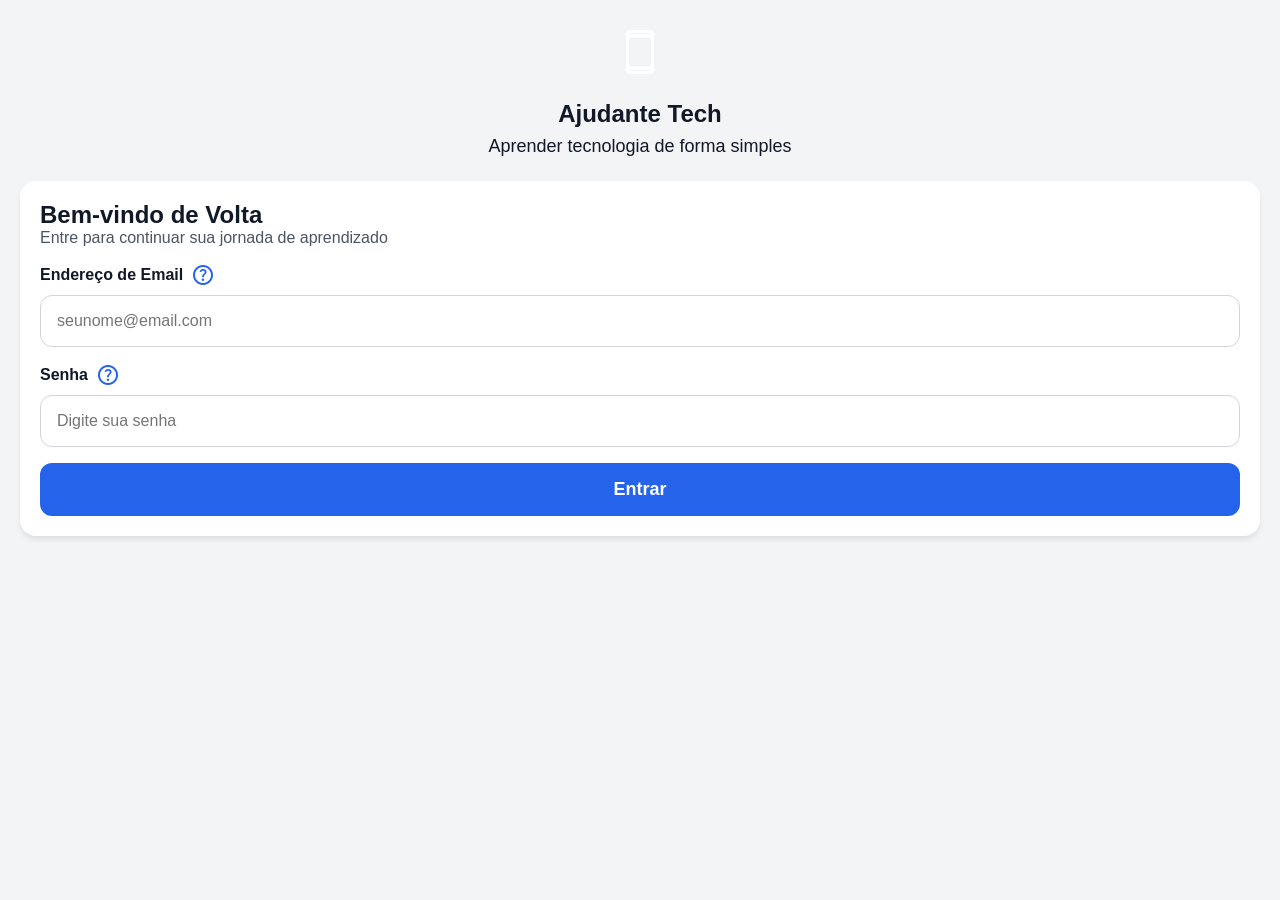
==== commit 65cfd3a6: "tabing?" ====
--- a/index.html
+++ b/index.html
@@ -97,7 +97,7 @@
               <div class="guide-text">
                 <span class="guide-title">Aplicativos</span>
                 <span class="guide-subtitle"
-                  >Aprenda a usar aplicativos como telefone, youtube e
+                  >Aprenda a usar aplicativos como telefone, YouTube e
                   outros</span
                 >
               </div>
--- a/style.css
+++ b/style.css
@@ -39,13 +39,6 @@
   background-color: var(--background);
   color: var(--text-main);
   font-size: 16px;
-  width: 100%;
-  max-width: 450px;
-  height: 100vh;
-  margin: 0 auto;
-  position: relative;
-  overflow-x: hidden;
-  box-shadow: 0 0 20px rgba(0, 0, 0, 0.2); /* Sombra para dar profundidade */
 }
 
 /* Sistema de Views (SPA) */
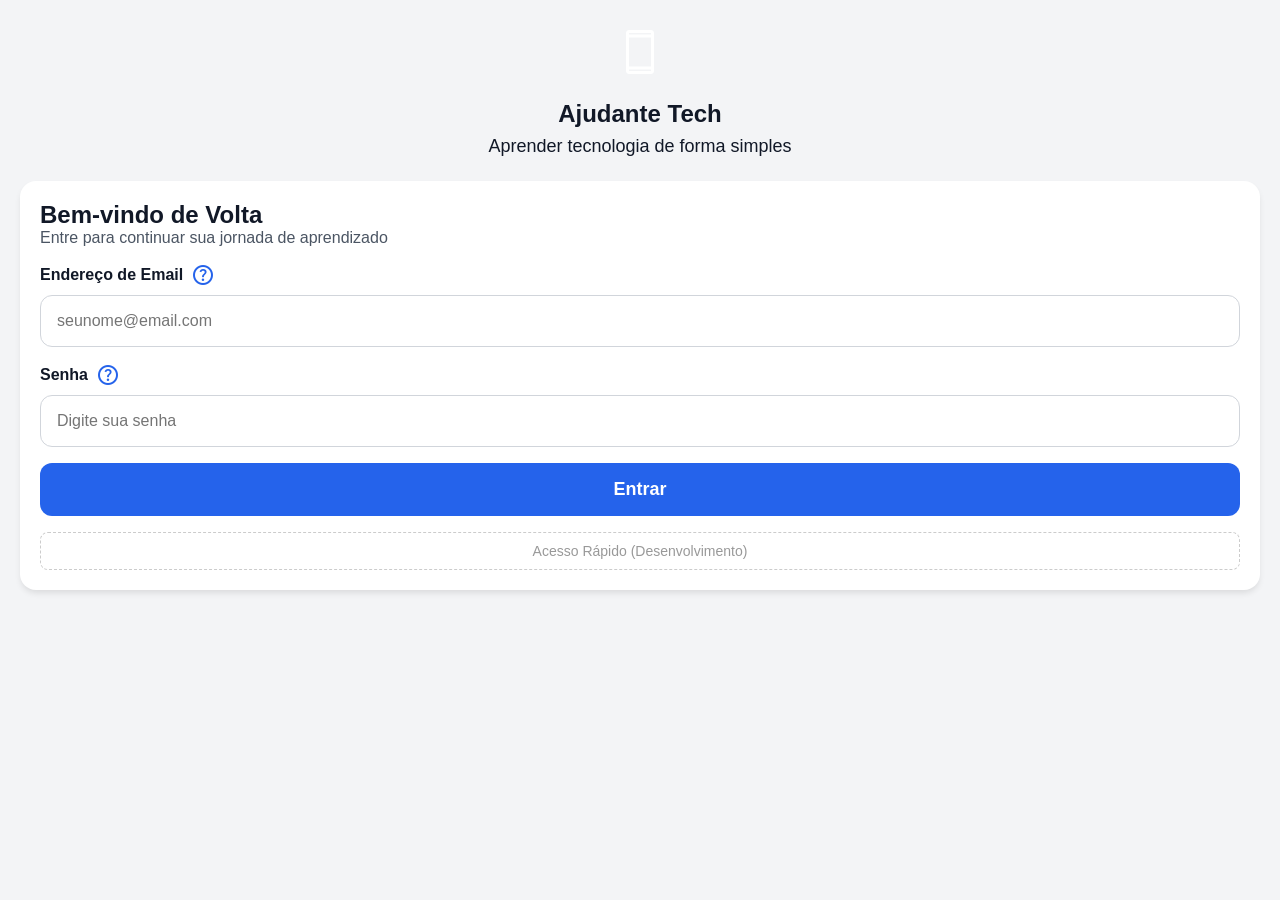
==== commit b70b6bb8: "turururu" ====
--- a/index.html
+++ b/index.html
@@ -76,6 +76,9 @@
         <button class="btn btn-primary w-full btn-large" onclick="app.login()">
           Entrar
         </button>
+        <button type="button" class="btn-bypass" onclick="app.login(true)">
+          Acesso Rápido (Desenvolvimento)
+        </button>
       </div>
     </div>
 
--- a/style.css
+++ b/style.css
@@ -332,6 +332,25 @@
   font-size: 20px;
 }
 
+.btn-bypass {
+  margin-top: 16px;
+  background: transparent;
+  border: 1px dashed #ccc;
+  color: #999;
+  width: 100%;
+  padding: 10px;
+  border-radius: 8px;
+  font-size: 14px;
+  cursor: pointer;
+  transition: all 0.3s ease;
+}
+
+.btn-bypass:hover {
+  background-color: #f0f0f0;
+  color: #666;
+  border-color: #999;
+}
+
 /* Alertas e Badges */
 .alert {
   padding: 16px;
--- a/simulacoes/css/uber.css
+++ b/simulacoes/css/uber.css
@@ -0,0 +1,112 @@
+/* Container principal da simulação */
+.app-screen {
+  width: 100%;
+  height: 100vh;
+  display: flex;
+  flex-direction: column;
+  background-color: #f6f6f6;
+  position: relative;
+  font-family: Arial, sans-serif;
+}
+
+/* Área do Mapa */
+.uber-map-area {
+  flex: 1;
+  background-color: #e5e3df; /* Cor típica de mapa vazio */
+  display: flex;
+  justify-content: center;
+  align-items: center;
+  position: relative;
+}
+
+.user-location-pin {
+  text-align: center;
+  background-color: white;
+  padding: 10px 15px;
+  border-radius: 20px;
+  box-shadow: 0 2px 10px rgba(0, 0, 0, 0.1);
+  font-weight: bold;
+}
+
+/* Painel de Ações Inferior */
+.uber-action-panel {
+  background-color: white;
+  padding: 20px;
+  border-top-left-radius: 20px;
+  border-top-right-radius: 20px;
+  box-shadow: 0 -2px 15px rgba(0, 0, 0, 0.1);
+  margin-top: -20px; /* Para sobrepor o mapa ligeiramente */
+  z-index: 10;
+}
+
+.uber-greeting h2 {
+  margin: 0 0 15px 0;
+  font-size: 24px;
+  color: #000;
+}
+
+/* Botão "Para Onde?" - Foco da Lição */
+.uber-search-box {
+  background-color: #eeeeee;
+  border-radius: 10px;
+  padding: 20px;
+  display: flex;
+  align-items: center;
+  cursor: pointer;
+  transition: background-color 0.2s;
+}
+
+.uber-search-box:active {
+  background-color: #e0e0e0; /* Feedback visual ao tocar */
+}
+
+.uber-search-box .search-text {
+  font-size: 22px;
+  font-weight: bold;
+  color: #000;
+  margin-left: 15px;
+}
+
+/* Atalhos de Lugares */
+.uber-saved-places {
+  display: flex;
+  gap: 15px;
+  margin-top: 20px;
+}
+
+.place-btn {
+  flex: 1;
+  background-color: #f6f6f6;
+  border: none;
+  padding: 15px;
+  border-radius: 10px;
+  font-size: 16px;
+  font-weight: bold;
+  cursor: pointer;
+  display: flex;
+  align-items: center;
+  justify-content: center;
+  gap: 10px;
+}
+
+/* Navegação Inferior */
+.uber-bottom-nav {
+  display: flex;
+  justify-content: space-around;
+  background-color: white;
+  padding: 15px 0;
+  border-top: 1px solid #eee;
+}
+
+.nav-item {
+  display: flex;
+  flex-direction: column;
+  align-items: center;
+  color: #888;
+  font-size: 14px;
+}
+
+.nav-item.active {
+  color: #000;
+  font-weight: bold;
+}
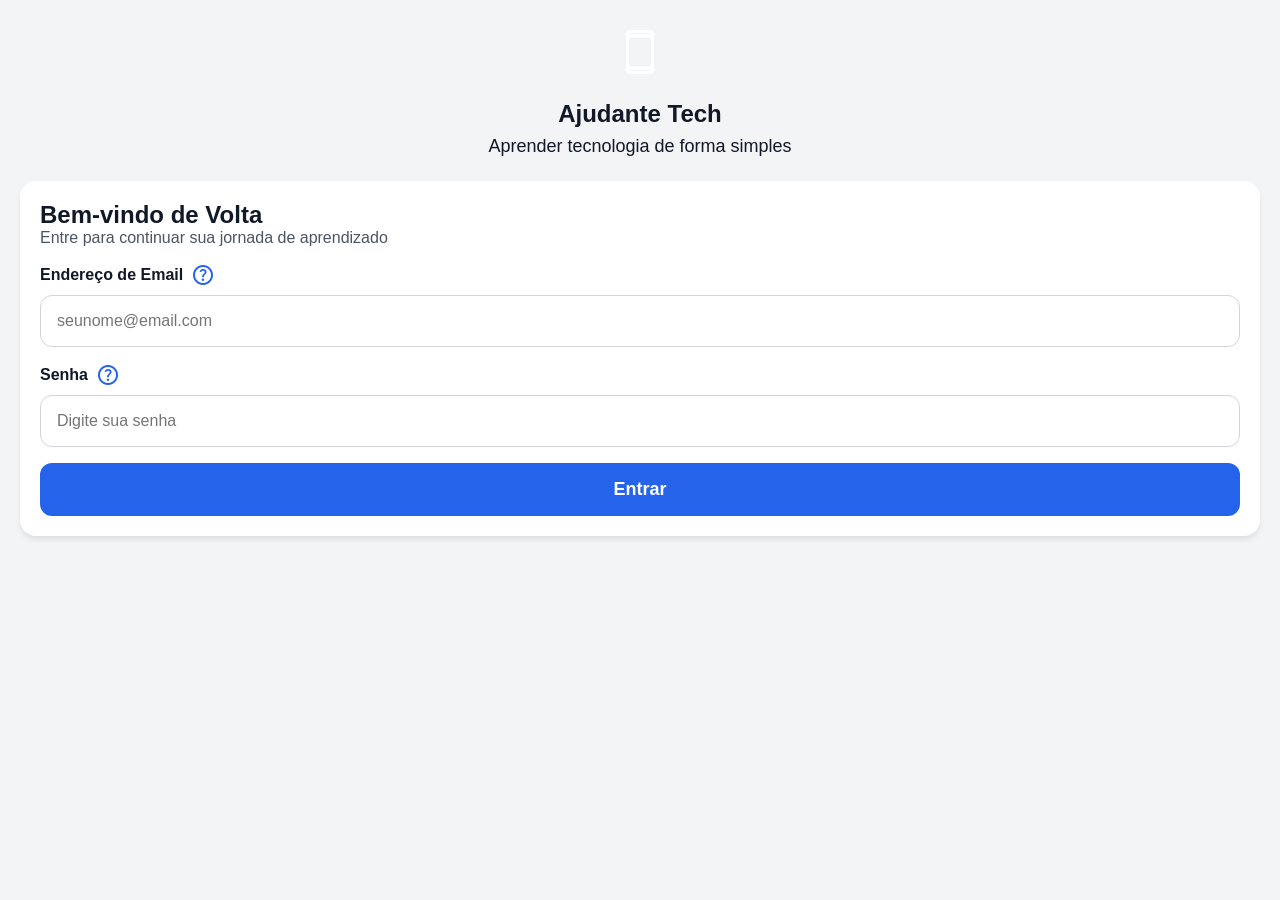
==== commit 8bbfe596: "MANTER SEPARADO OS JS" ====
--- a/index.html
+++ b/index.html
@@ -2,7 +2,10 @@
 <html lang="pt-br">
   <head>
     <meta charset="UTF-8" />
-    <meta name="viewport" content="width=device-width, initial-scale=1.0" />
+    <meta
+      name="viewport"
+      content="width=device-width, initial-scale=1.0, maximum-scale=1.0, user-scalable=no"
+    />
     <title>Ajudante Tech - Alfabetização Digital</title>
     <link rel="stylesheet" href="style.css" />
     <link rel="stylesheet" href="simulacoes/css/youtube.css" />
@@ -76,9 +79,6 @@
         <button class="btn btn-primary w-full btn-large" onclick="app.login()">
           Entrar
         </button>
-        <button type="button" class="btn-bypass" onclick="app.login(true)">
-          Acesso Rápido (Desenvolvimento)
-        </button>
       </div>
     </div>
 
@@ -90,9 +90,11 @@
             <span class="material-symbols-outlined">logout</span> Sair
           </button>
         </div>
+
         <p class="text-muted mb-md">
           Escolha um dos caminhos abaixo para começar a aprender:
         </p>
+
         <div class="nav-guide-list">
           <div class="guide-item" onclick="app.switchTab('tab-tutoriais')">
             <div class="guide-content">
@@ -154,10 +156,12 @@
             <span class="material-symbols-outlined">logout</span> Sair
           </button>
         </div>
+
         <p class="text-muted mb-md">
           Escolha um aplicativo para aprender a usá-lo. Vamos guiá-lo em cada
           etapa!
         </p>
+
         <div id="tutoriais-list" class="flex-col gap-md"></div>
       </main>
 
@@ -189,6 +193,7 @@
             <span class="material-symbols-outlined">logout</span> Sair
           </button>
         </div>
+
         <p class="text-muted mb-md">
           Pesquise uma palavra ou escolha uma categoria para aprender.
         </p>
@@ -218,6 +223,7 @@
               </div>
               <span class="material-symbols-outlined arrow">chevron_right</span>
             </div>
+
             <div
               class="guide-item"
               onclick="app.openGlossarioCategory('basic')"
@@ -235,6 +241,7 @@
               </div>
               <span class="material-symbols-outlined arrow">chevron_right</span>
             </div>
+
             <div
               class="guide-item"
               onclick="app.openGlossarioCategory('social')"
@@ -254,6 +261,7 @@
             </div>
           </div>
         </div>
+
         <div id="glossario-search-results" class="hidden flex-col gap-md"></div>
       </main>
 
@@ -330,7 +338,6 @@
         </button>
       </nav>
     </div>
-
     <div
       id="splash-screen-view"
       class="view-overlay hidden"
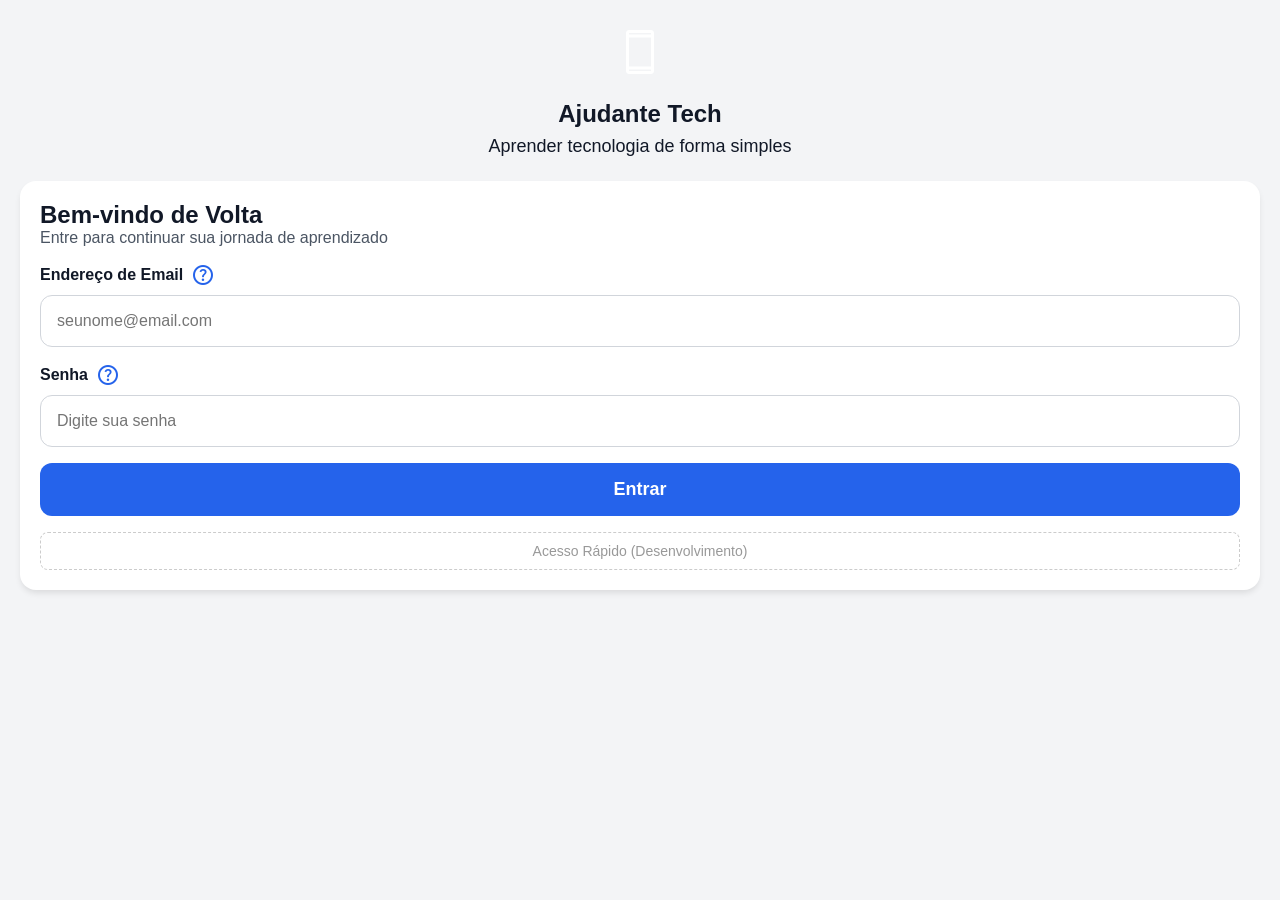
==== commit f7a2d6e7: "Merge branch 'main' into leo-google" ====
--- a/index.html
+++ b/index.html
@@ -2,10 +2,7 @@
 <html lang="pt-br">
   <head>
     <meta charset="UTF-8" />
-    <meta
-      name="viewport"
-      content="width=device-width, initial-scale=1.0, maximum-scale=1.0, user-scalable=no"
-    />
+    <meta name="viewport" content="width=device-width, initial-scale=1.0" />
     <title>Ajudante Tech - Alfabetização Digital</title>
     <link rel="stylesheet" href="style.css" />
     <link rel="stylesheet" href="simulacoes/css/youtube.css" />
@@ -79,6 +76,9 @@
         <button class="btn btn-primary w-full btn-large" onclick="app.login()">
           Entrar
         </button>
+        <button type="button" class="btn-bypass" onclick="app.login(true)">
+          Acesso Rápido (Desenvolvimento)
+        </button>
       </div>
     </div>
 
@@ -90,11 +90,9 @@
             <span class="material-symbols-outlined">logout</span> Sair
           </button>
         </div>
-
         <p class="text-muted mb-md">
           Escolha um dos caminhos abaixo para começar a aprender:
         </p>
-
         <div class="nav-guide-list">
           <div class="guide-item" onclick="app.switchTab('tab-tutoriais')">
             <div class="guide-content">
@@ -156,12 +154,10 @@
             <span class="material-symbols-outlined">logout</span> Sair
           </button>
         </div>
-
         <p class="text-muted mb-md">
           Escolha um aplicativo para aprender a usá-lo. Vamos guiá-lo em cada
           etapa!
         </p>
-
         <div id="tutoriais-list" class="flex-col gap-md"></div>
       </main>
 
@@ -193,7 +189,6 @@
             <span class="material-symbols-outlined">logout</span> Sair
           </button>
         </div>
-
         <p class="text-muted mb-md">
           Pesquise uma palavra ou escolha uma categoria para aprender.
         </p>
@@ -223,7 +218,6 @@
               </div>
               <span class="material-symbols-outlined arrow">chevron_right</span>
             </div>
-
             <div
               class="guide-item"
               onclick="app.openGlossarioCategory('basic')"
@@ -241,7 +235,6 @@
               </div>
               <span class="material-symbols-outlined arrow">chevron_right</span>
             </div>
-
             <div
               class="guide-item"
               onclick="app.openGlossarioCategory('social')"
@@ -261,7 +254,6 @@
             </div>
           </div>
         </div>
-
         <div id="glossario-search-results" class="hidden flex-col gap-md"></div>
       </main>
 
@@ -338,6 +330,7 @@
         </button>
       </nav>
     </div>
+
     <div
       id="splash-screen-view"
       class="view-overlay hidden"
--- a/style.css
+++ b/style.css
@@ -251,6 +251,22 @@
   font-size: 32px;
 }
 
+.error-msg {
+  color: var(--danger);
+  font-size: 14px;
+  font-weight: 500;
+  margin-top: -4px;
+}
+
+.error-msg.hidden {
+  display: none !important;
+}
+
+.input-error {
+  border-color: var(--danger) !important;
+  background-color: var(--danger-light) !important;
+}
+
 /* Formulários */
 .input-group {
   margin-bottom: 16px;
